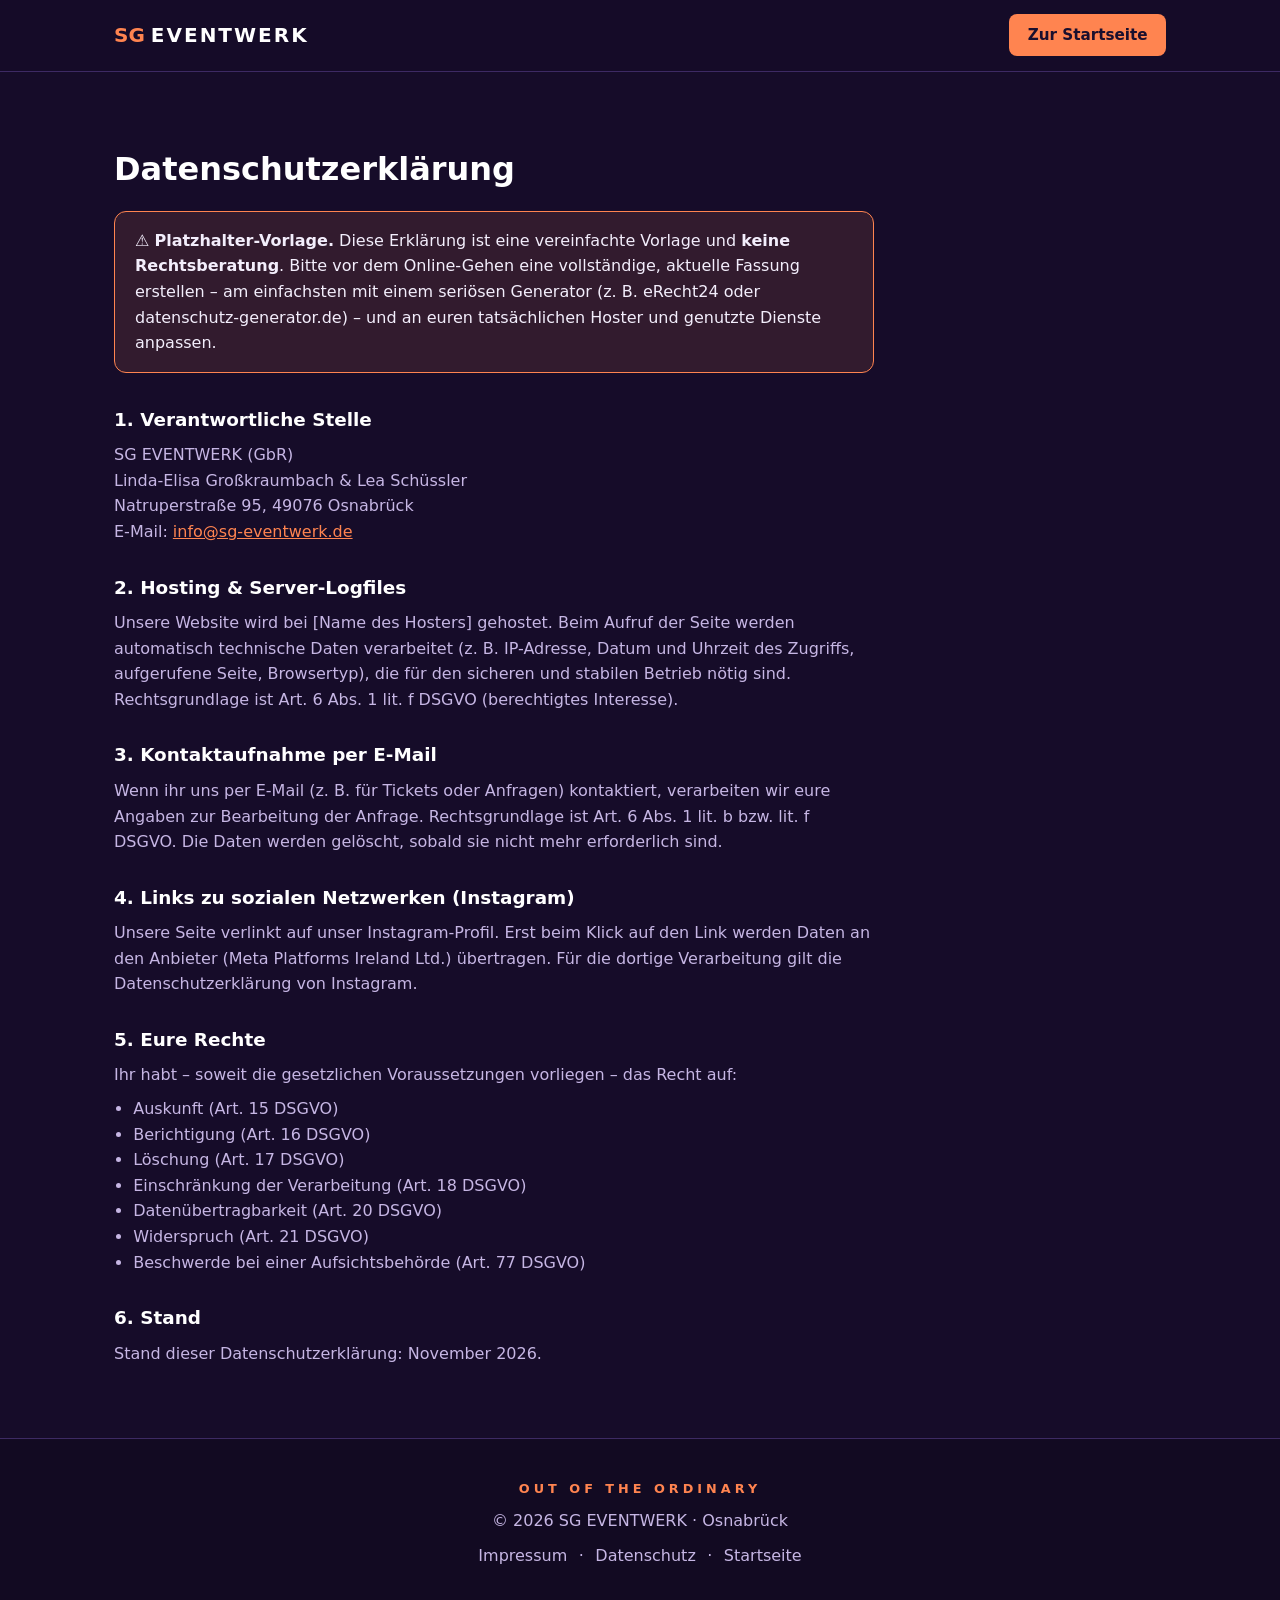
==== datenschutz.html @ 4a036166 "Add files via upload" ====
<!DOCTYPE html>
<html lang="de">
<head>
  <meta charset="UTF-8" />
  <meta name="viewport" content="width=device-width, initial-scale=1.0" />
  <meta name="theme-color" content="#160c29" />
  <link rel="icon" href="data:image/svg+xml,%3Csvg%20xmlns='http://www.w3.org/2000/svg'%20viewBox='0%200%2064%2064'%3E%3Crect%20width='64'%20height='64'%20rx='14'%20fill='%23ff6b31'/%3E%3Ctext%20x='32'%20y='45'%20font-family='sans-serif'%20font-size='34'%20font-weight='800'%20text-anchor='middle'%20fill='%23160c29'%3ESG%3C/text%3E%3C/svg%3E" />
  <title>Datenschutzerklärung – SG EVENTWERK</title>
  <meta name="robots" content="noindex" />
  <link rel="stylesheet" href="css/style.css" />
</head>
<body>
  <header class="site-header">
    <div class="container header-inner">
      <a href="index.html" class="logo" aria-label="SG EVENTWERK – zur Startseite">
        <span class="logo-sg">SG</span><span class="logo-ew">EVENTWERK</span>
      </a>
      <a href="index.html" class="button button-sm">Zur Startseite</a>
    </div>
  </header>

  <main>
    <section class="section">
      <div class="container">
        <h2>Datenschutzerklärung</h2>

        <div class="hinweis-box">
          ⚠️ <strong>Platzhalter-Vorlage.</strong> Diese Erklärung ist eine vereinfachte Vorlage und
          <strong>keine Rechtsberatung</strong>. Bitte vor dem Online-Gehen eine vollständige, aktuelle
          Fassung erstellen – am einfachsten mit einem seriösen Generator (z. B. eRecht24 oder
          datenschutz-generator.de) – und an euren tatsächlichen Hoster und genutzte Dienste anpassen.
        </div>

        <div class="rechtstext">
          <h3>1. Verantwortliche Stelle</h3>
          <p>
            SG EVENTWERK (GbR)<br />
            Linda-Elisa Großkraumbach &amp; Lea Schüssler<br />
            Natruperstraße 95, 49076 Osnabrück<br />
            E-Mail: <a href="mailto:info@sg-eventwerk.de">info@sg-eventwerk.de</a>
          </p>

          <h3>2. Hosting &amp; Server-Logfiles</h3>
          <p>
            Unsere Website wird bei [Name des Hosters] gehostet. Beim Aufruf der Seite werden
            automatisch technische Daten verarbeitet (z. B. IP-Adresse, Datum und Uhrzeit des
            Zugriffs, aufgerufene Seite, Browsertyp), die für den sicheren und stabilen Betrieb
            nötig sind. Rechtsgrundlage ist Art. 6 Abs. 1 lit. f DSGVO (berechtigtes Interesse).
          </p>

          <h3>3. Kontaktaufnahme per E-Mail</h3>
          <p>
            Wenn ihr uns per E-Mail (z. B. für Tickets oder Anfragen) kontaktiert, verarbeiten wir
            eure Angaben zur Bearbeitung der Anfrage. Rechtsgrundlage ist Art. 6 Abs. 1 lit. b bzw.
            lit. f DSGVO. Die Daten werden gelöscht, sobald sie nicht mehr erforderlich sind.
          </p>

          <h3>4. Links zu sozialen Netzwerken (Instagram)</h3>
          <p>
            Unsere Seite verlinkt auf unser Instagram-Profil. Erst beim Klick auf den Link werden
            Daten an den Anbieter (Meta Platforms Ireland Ltd.) übertragen. Für die dortige
            Verarbeitung gilt die Datenschutzerklärung von Instagram.
          </p>

          <h3>5. Eure Rechte</h3>
          <p>Ihr habt – soweit die gesetzlichen Voraussetzungen vorliegen – das Recht auf:</p>
          <ul>
            <li>Auskunft (Art. 15 DSGVO)</li>
            <li>Berichtigung (Art. 16 DSGVO)</li>
            <li>Löschung (Art. 17 DSGVO)</li>
            <li>Einschränkung der Verarbeitung (Art. 18 DSGVO)</li>
            <li>Datenübertragbarkeit (Art. 20 DSGVO)</li>
            <li>Widerspruch (Art. 21 DSGVO)</li>
            <li>Beschwerde bei einer Aufsichtsbehörde (Art. 77 DSGVO)</li>
          </ul>

          <h3>6. Stand</h3>
          <p>Stand dieser Datenschutzerklärung: November 2026.</p>
        </div>
      </div>
    </section>
  </main>

  <footer class="site-footer">
    <div class="container">
      <p class="footer-slogan">out of the ordinary</p>
      <p>&copy; <span id="jahr">2026</span> SG EVENTWERK · Osnabrück</p>
      <p class="footer-links">
        <a href="impressum.html">Impressum</a> ·
        <a href="datenschutz.html">Datenschutz</a> ·
        <a href="index.html">Startseite</a>
      </p>
    </div>
  </footer>
  <script>document.getElementById('jahr').textContent = new Date().getFullYear();</script>
</body>
</html>
---- css/style.css ----
/*
  style.css – Aussehen von SG EVENTWERK.
  Dunkles Design (Lila) mit Peach/Orange-Akzent und Partybild im Hero.
*/

/* --- 1. Farben zentral --- */
:root {
  --bg:            #160c29;  /* sehr dunkles Lila – Hintergrund */
  --bg-alt:        #211338;  /* etwas heller – abgesetzte Bereiche */
  --flaeche:       #2a1947;  /* Karten/Flächen */
  --rand:          #3d2a63;  /* Rahmen */
  --text:          #f3eefc;  /* heller Haupttext */
  --text-leise:    #c6b6e4;  /* gedämpfter heller Text */
  --akzent:        #ff8450;  /* Peach / Orange */
  --akzent-hover:  #ff6b31;
  --breite-max:    1100px;
}

/* --- 2. Reset & Grundlagen --- */
* { margin: 0; padding: 0; box-sizing: border-box; }

html { scroll-behavior: smooth; } /* sanftes Scrollen zu den Abschnitten */

body {
  font-family: system-ui, -apple-system, "Segoe UI", Roboto, sans-serif;
  background: var(--bg);
  color: var(--text);
  line-height: 1.6;
}

.container {
  max-width: var(--breite-max);
  margin: 0 auto;
  padding: 0 1.5rem;
}

/* --- 3. Kopfbereich / Navigation --- */
.site-header {
  background: rgba(22, 12, 41, 0.80);
  backdrop-filter: blur(8px);
  border-bottom: 1px solid var(--rand);
  position: sticky;
  top: 0;
  z-index: 10;
  transition: padding 0.25s ease, background 0.25s ease;
}
.header-inner {
  display: flex;
  align-items: center;
  justify-content: space-between;
  padding-top: 0.9rem;
  padding-bottom: 0.9rem;
}
.logo { display: inline-flex; align-items: center; text-decoration: none; }
.logo-svg {
  height: 38px;
  width: auto;
  display: block;
}
/* Kopfzeile wird beim Scrollen etwas kompakter/dunkler: */
.site-header.scrolled { background: rgba(18, 10, 34, 0.95); }
.site-header.scrolled .header-inner { padding-top: 0.6rem; padding-bottom: 0.6rem; }

.main-nav a {
  color: var(--text-leise);
  text-decoration: none;
  margin-left: 1.5rem;
  transition: color 0.2s ease;
}
.main-nav a:hover { color: var(--akzent); }
.menu-toggle {
  display: none;
  background: none; border: none;
  color: var(--text); font-size: 1.5rem; cursor: pointer;
}

/* --- 4. Hero mit Partybild --- */
.hero {
  position: relative;
  /* dunkler Verlauf ÜBER dem Foto, damit der Text lesbar bleibt: */
  background:
    linear-gradient(180deg, rgba(22,12,41,0.72) 0%, rgba(22,12,41,0.78) 55%, var(--bg) 100%),
    url("../bilder/party-hero.jpg") center / cover no-repeat;
  color: var(--text);
  padding: 8rem 0;
  text-align: center;
}
.hero-inner { position: relative; z-index: 1; }
.hero-kicker {
  text-transform: uppercase;
  letter-spacing: 5px;
  font-size: 0.85rem;
  font-weight: 700;
  color: var(--akzent);
  margin-bottom: 1rem;
}
.hero h1 {
  font-size: 2.9rem;
  color: #fff;
  margin-bottom: 1rem;
  text-shadow: 0 2px 20px rgba(0,0,0,0.5);
}
.hero-text {
  max-width: 620px;
  margin: 0 auto 2rem;
  font-size: 1.15rem;
  color: #eadff7;
}

/* --- 5. Knopf --- */
.button {
  display: inline-block;
  background: var(--akzent);
  color: #1a0f2e;
  padding: 0.9rem 1.9rem;
  border-radius: 8px;
  text-decoration: none;
  font-weight: 700;
  box-shadow: 0 8px 24px rgba(255, 132, 80, 0.35);
  transition: background 0.2s ease, transform 0.2s ease;
}
.button:hover { background: var(--akzent-hover); transform: translateY(-2px); }

/* --- 6. Abschnitte --- */
.section { padding: 4.5rem 0; }
.section-alt { background: var(--bg-alt); }
.section h2 { font-size: 2rem; color: #fff; margin-bottom: 1rem; }
.intro { color: var(--text-leise); max-width: 700px; }

/* --- 7. "Wer wir sind": zwei Personen-Kästchen --- */
.personen {
  display: grid;
  grid-template-columns: 1fr 1fr;
  gap: 1.75rem;
  margin-top: 2rem;
}
.person {
  background: var(--flaeche);
  border: 1px solid var(--rand);
  border-radius: 16px;
  padding: 1.5rem;
  text-align: center;
  transition: transform 0.25s ease, border-color 0.25s ease;
}
.person:hover { transform: translateY(-5px); border-color: var(--akzent); }
/* Foto-Rahmen: freigestellte Person auf sanftem Verlauf, unten abgerundet */
.person-rahmen {
  width: 210px;
  aspect-ratio: 5 / 6;
  margin: 0 auto 1rem;
  border-radius: 18px 18px 95px 95px; /* oben leicht, unten stark abgerundet */
  overflow: hidden;
  background: linear-gradient(160deg, #3a2366 0%, #241038 100%);
  border: 1px solid var(--rand);
  display: flex;
  align-items: flex-end;
  justify-content: center;
}
.person-cut2 {
  width: 100%;
  height: 100%;
  object-fit: contain;          /* ganzes Bild sichtbar – nichts wird abgeschnitten */
  object-position: bottom center;
  display: block;
}
.person-name { color: #fff; font-size: 1.25rem; margin-bottom: 0.2rem; }
.person-rolle { color: var(--akzent); font-weight: 600; margin-bottom: 0.6rem; }
.person-text { color: var(--text-leise); margin: 0; }
/* Zusatztext, der beim Drüberfahren (Hover) aufklappt */
.person-mehr {
  color: var(--text-leise);
  max-height: 0;
  opacity: 0;
  overflow: hidden;
  margin-top: 0;
  transition: max-height 0.35s ease, opacity 0.35s ease, margin-top 0.35s ease;
}
.person:hover .person-mehr,
.person:focus-within .person-mehr {
  max-height: 260px;
  opacity: 1;
  margin-top: 0.6rem;
}
/* Auf Touch-Geräten (kein Hover) immer anzeigen: */
@media (hover: none) {
  .person-mehr { max-height: 260px; opacity: 1; margin-top: 0.6rem; }
}

/* --- 8. Leistungs-Karten --- */
.cards {
  display: grid;
  grid-template-columns: repeat(auto-fit, minmax(240px, 1fr));
  gap: 1.5rem;
  margin-top: 2rem;
}
.card {
  background: var(--flaeche);
  border: 1px solid var(--rand);
  border-radius: 12px;
  padding: 1.75rem;
  transition: transform 0.25s ease, border-color 0.25s ease;
}
.card:hover { transform: translateY(-5px); border-color: var(--akzent); }
.card h3 { margin-bottom: 0.5rem; color: var(--akzent); }
.card p { color: var(--text-leise); }

/* --- Kontakt --- */
.kontakt-liste {
  display: grid;
  grid-template-columns: repeat(auto-fit, minmax(240px, 1fr));
  gap: 1rem;
  margin-top: 1.5rem;
}
.kontakt-item {
  display: flex;
  flex-direction: column;
  gap: 0.25rem;
  padding: 1.1rem 1.25rem;
  background: var(--flaeche);
  border: 1px solid var(--rand);
  border-radius: 12px;
  text-decoration: none;
  transition: transform 0.25s ease, border-color 0.25s ease;
}
.kontakt-item:hover {
  transform: translateY(-4px);
  border-color: var(--akzent);
}
.kontakt-label {
  color: var(--akzent);
  font-weight: 700;
  font-size: 0.9rem;
}
.kontakt-wert {
  color: var(--text);
  font-size: 1.05rem;
  word-break: break-word;
}
.kontakt-ort {
  color: var(--text-leise);
  margin-top: 1.25rem;
}

/* --- 9. Galerie / Eindrücke --- */
.galerie {
  display: grid;
  grid-template-columns: repeat(auto-fit, minmax(200px, 1fr));
  gap: 1rem;
  margin-top: 2rem;
}
.foto-platzhalter {
  aspect-ratio: 4 / 3;
  border-radius: 12px;
  border: 1px dashed var(--rand);
  background: linear-gradient(135deg, #241440, #2e1a52);
  display: flex;
  align-items: center;
  justify-content: center;
  text-align: center;
  color: var(--text-leise);
  font-size: 0.9rem;
  line-height: 1.8;
}

/* --- 10. Fußbereich --- */
.site-footer {
  background: #120a22;
  color: var(--text-leise);
  text-align: center;
  padding: 2.5rem 0;
  border-top: 1px solid var(--rand);
}
.footer-slogan {
  color: var(--akzent);
  text-transform: uppercase;
  letter-spacing: 4px;
  font-size: 0.8rem;
  font-weight: 700;
  margin-bottom: 0.5rem;
}

/* --- Text-Logo (z. B. auf der Event-Seite) --- */
.logo-sg { color: var(--akzent); font-weight: 900; font-size: 1.25rem; }
.logo-ew { color: #fff; font-weight: 700; font-size: 1.25rem; letter-spacing: 2px; margin-left: 6px; }

/* --- Event-Teaser auf der Startseite --- */
.event-teaser {
  display: flex;
  align-items: center;
  gap: 1.25rem;
  margin-top: 1.5rem;
  padding: 1.5rem 1.75rem;
  border-radius: 16px;
  text-decoration: none;
  background: radial-gradient(circle at 12% 20%, rgba(255, 107, 49, 0.28), transparent 60%), var(--flaeche);
  border: 1px solid var(--rand);
  transition: transform 0.25s ease, border-color 0.25s ease;
}
.event-teaser:hover { transform: translateY(-4px); border-color: var(--akzent); }
.event-emoji { font-size: 2.6rem; line-height: 1; }
.event-info { display: flex; flex-direction: column; gap: 0.3rem; }
.event-titel { font-size: 1.4rem; font-weight: 800; color: #fff; }
.event-sub { color: var(--text-leise); }
.event-cta { color: var(--akzent); font-weight: 700; margin-top: 0.25rem; }

/* Event mit Plakat (klickbar) */
.event-layout {
  display: grid;
  grid-template-columns: 320px 1fr;
  gap: 2rem;
  align-items: center;
  margin-top: 1.5rem;
}
.event-plakat {
  display: block;
  border-radius: 14px;
  overflow: hidden;
  border: 1px solid var(--rand);
  transition: transform 0.25s ease, border-color 0.25s ease;
}
.event-plakat:hover { transform: translateY(-5px); border-color: var(--akzent); }
.event-plakat img { display: block; width: 100%; height: auto; }
.event-info2 h3 { color: #fff; font-size: 1.6rem; margin-bottom: 0.5rem; }
.event-info2 p { color: var(--text-leise); margin-bottom: 0.9rem; }
.event-meta { color: var(--text) !important; font-weight: 600; }
@media (max-width: 768px) {
  .event-layout { grid-template-columns: 1fr; }
  .event-plakat { max-width: 340px; margin: 0 auto; }
}

/* --- Event-Seite "Glühmeister" --- */
.event-hero {
  background:
    radial-gradient(circle at 18% 12%, rgba(255, 107, 49, 0.40), transparent 46%),
    radial-gradient(circle at 85% 18%, rgba(123, 47, 247, 0.40), transparent 46%),
    var(--bg);
}
.button-sm { padding: 0.55rem 1.15rem; font-size: 0.95rem; box-shadow: none; }

/* Sekundärer Button (Umriss) */
.button-sek {
  background: transparent;
  color: var(--text);
  border: 1px solid var(--rand);
  box-shadow: none;
  margin-left: 0.6rem;
}
.button-sek:hover { background: transparent; border-color: var(--akzent); }

/* Aufklappbare Event-Beschreibung */
.konzept-panel {
  max-height: 0;
  opacity: 0;
  overflow: hidden;
  padding-top: 0;
  padding-bottom: 0;
  transition: max-height 0.55s ease, opacity 0.45s ease, padding 0.4s ease;
}
.konzept-panel.offen {
  max-height: 1800px;
  opacity: 1;
  padding-top: 4.5rem;
  padding-bottom: 4.5rem;
}
.konzept-intro { color: var(--text-leise); max-width: 720px; }
.schritt-nr { color: var(--akzent); font-weight: 800; }
.app-hinweis {
  margin-top: 1.75rem;
  display: inline-flex;
  align-items: center;
  gap: 0.55rem;
  background: var(--flaeche);
  border: 1px solid var(--rand);
  border-radius: 999px;
  padding: 0.6rem 1.15rem;
  color: var(--text-leise);
  font-weight: 600;
}

.stempelkarte { display: flex; flex-wrap: wrap; gap: 1rem; margin-top: 1.5rem; }
.stempel {
  width: 70px; height: 70px;
  border-radius: 50%;
  border: 2px dashed var(--rand);
  background: var(--flaeche);
  display: flex; align-items: center; justify-content: center;
  font-size: 1.8rem; cursor: pointer; user-select: none;
  transition: transform 0.15s ease, background 0.2s ease, border-color 0.2s ease;
}
.stempel.voll {
  background: radial-gradient(circle at 35% 30%, #ffa770, #ff6b31);
  border-color: transparent; border-style: solid;
}
.stempel:hover { transform: scale(1.06); }
.score { margin-top: 1.25rem; font-size: 1.3rem; font-weight: 800; color: var(--akzent); }
.score.gewonnen { color: #fff; }

.ticket-box {
  max-width: 460px;
  margin-top: 1.5rem;
  background: var(--flaeche);
  border: 1px solid var(--rand);
  border-radius: 16px;
  padding: 2rem;
  text-align: center;
}
.ticket-preis { font-size: 2.6rem; font-weight: 900; color: #fff; }
.ticket-preis small { font-size: 1rem; color: var(--text-leise); font-weight: 600; }
.ticket-liste { list-style: none; margin: 1.25rem 0; padding: 0; display: inline-block; text-align: left; }
.ticket-liste li { color: var(--text-leise); margin: 0.4rem 0; }
.ticket-liste li::before { content: "✓ "; color: var(--akzent); font-weight: 800; }
.ticket-termin { color: var(--text-leise); margin-top: 1rem; }

/* --- Rechtsseiten (Impressum / Datenschutz) --- */
.rechtstext { max-width: 760px; }
.rechtstext h3 { color: #fff; margin: 1.75rem 0 0.5rem; font-size: 1.15rem; }
.rechtstext p, .rechtstext li { color: var(--text-leise); }
.rechtstext ul { margin: 0.5rem 0 0.5rem 1.2rem; }
.rechtstext a { color: var(--akzent); }
.hinweis-box {
  background: rgba(255, 132, 80, 0.12);
  border: 1px solid var(--akzent);
  border-radius: 12px;
  padding: 1rem 1.25rem;
  color: var(--text);
  margin-bottom: 2rem;
  max-width: 760px;
}
.footer-links { margin-top: 0.6rem; }
.footer-links a { color: var(--text-leise); text-decoration: none; margin: 0 0.4rem; }
.footer-links a:hover { color: var(--akzent); }

/* --- 11. Einblend-Animation beim Scrollen --- */
/* Nur wenn JavaScript aktiv ist (Klasse "js" am <html>), verstecken wir
   die Abschnitte zunächst – so bleibt ohne JS alles sichtbar. */
.js .reveal {
  opacity: 0;
  transform: translateY(24px);
  transition: opacity 0.6s ease, transform 0.6s ease;
}
.js .reveal.is-visible {
  opacity: 1;
  transform: translateY(0);
}

/* --- 12. Responsive (Handy) --- */
@media (max-width: 768px) {
  .menu-toggle { display: block; }
  .main-nav {
    display: none;
    width: 100%;
    flex-direction: column;
    margin-top: 1rem;
  }
  .main-nav.open { display: flex; }
  .main-nav a { margin: 0.5rem 0; }
  .header-inner { flex-wrap: wrap; }
  .hero { padding: 6rem 0; }
  .hero h1 { font-size: 2rem; }
  .cards { grid-template-columns: 1fr; }
  .personen { grid-template-columns: 1fr; }
}
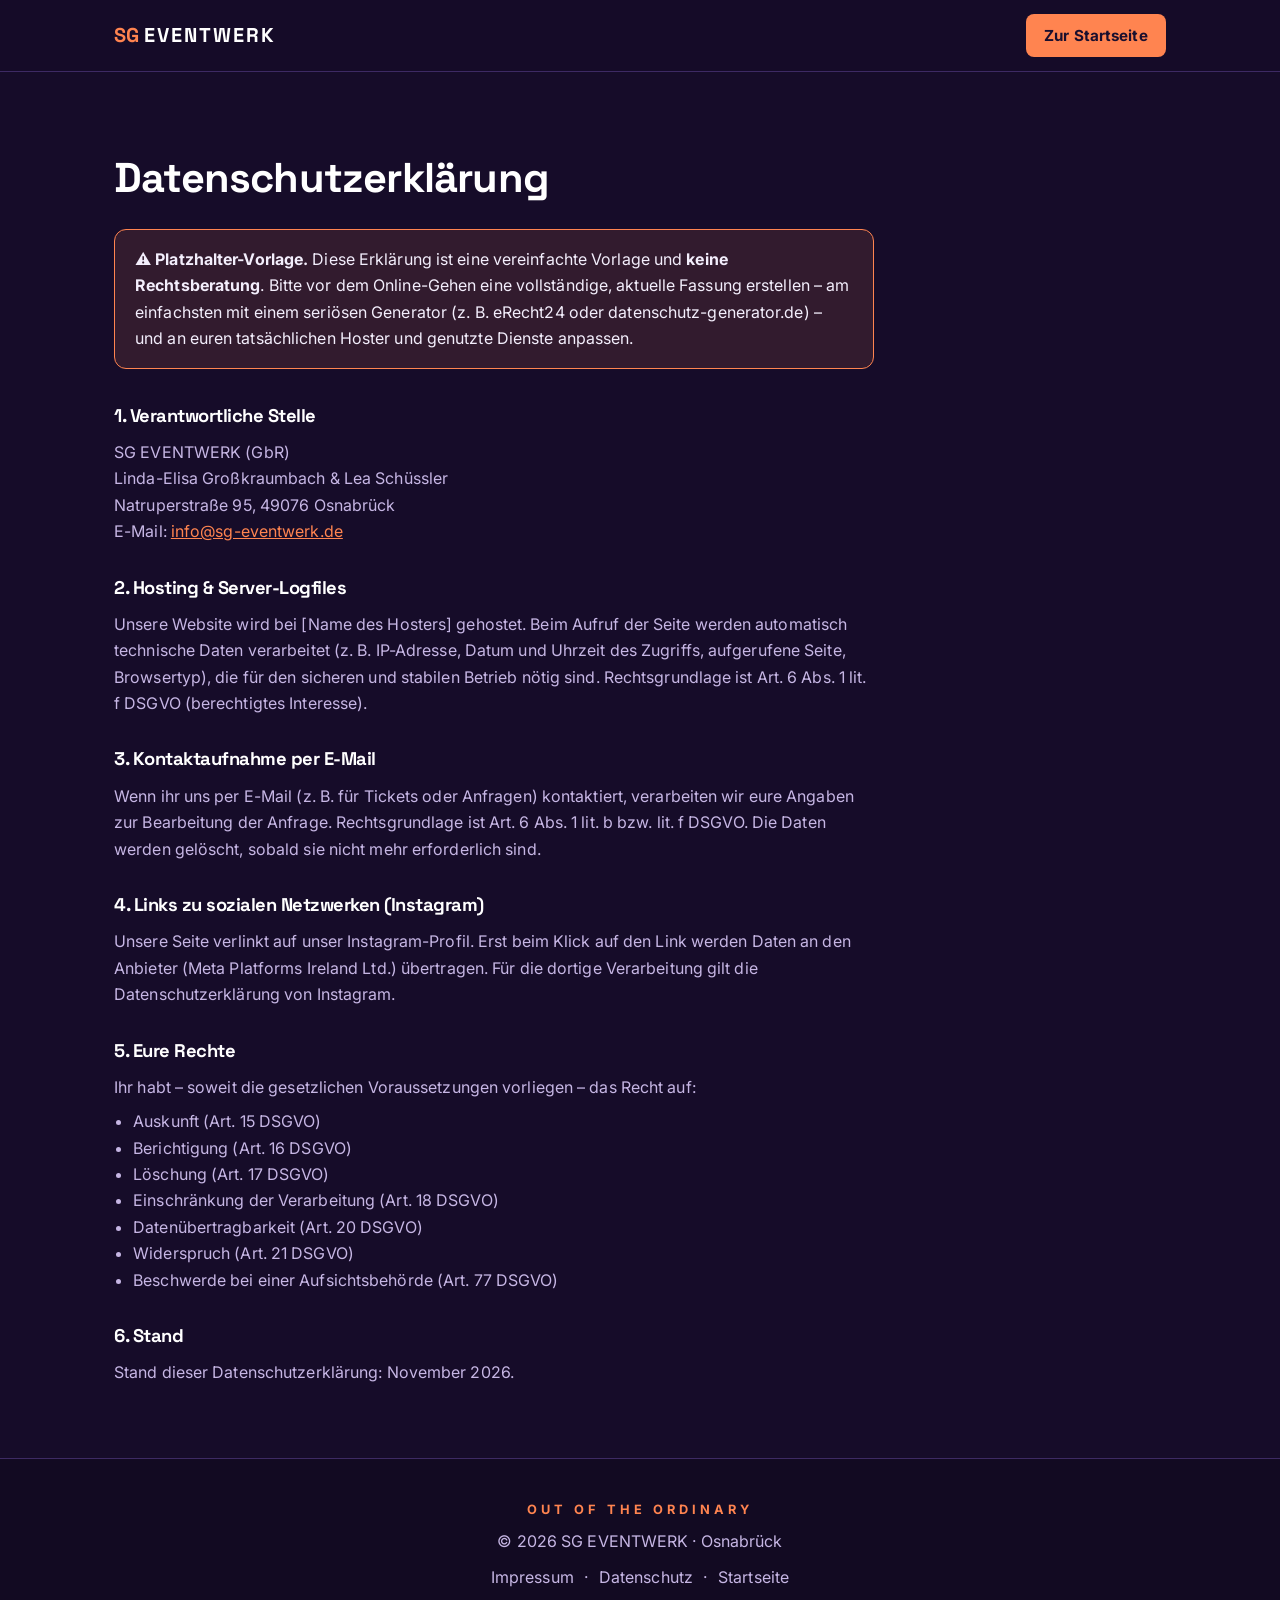
==== commit 2a089361: "Add files via upload" ====
--- a/datenschutz.html
+++ b/datenschutz.html
@@ -7,6 +7,9 @@
   <link rel="icon" href="data:image/svg+xml,%3Csvg%20xmlns='http://www.w3.org/2000/svg'%20viewBox='0%200%2064%2064'%3E%3Crect%20width='64'%20height='64'%20rx='14'%20fill='%23ff6b31'/%3E%3Ctext%20x='32'%20y='45'%20font-family='sans-serif'%20font-size='34'%20font-weight='800'%20text-anchor='middle'%20fill='%23160c29'%3ESG%3C/text%3E%3C/svg%3E" />
   <title>Datenschutzerklärung – SG EVENTWERK</title>
   <meta name="robots" content="noindex" />
+  <link rel="preconnect" href="https://fonts.googleapis.com" />
+  <link rel="preconnect" href="https://fonts.gstatic.com" crossorigin />
+  <link href="https://fonts.googleapis.com/css2?family=Inter:wght@400;500;600;700&family=Space+Grotesk:wght@500;600;700&display=swap" rel="stylesheet" />
   <link rel="stylesheet" href="css/style.css" />
 </head>
 <body>
--- a/css/style.css
+++ b/css/style.css
@@ -14,6 +14,8 @@
   --akzent:        #ff8450;  /* Peach / Orange */
   --akzent-hover:  #ff6b31;
   --breite-max:    1100px;
+  --font-head: "Space Grotesk", system-ui, sans-serif;
+  --font-body: "Inter", system-ui, -apple-system, "Segoe UI", Roboto, sans-serif;
 }
 
 /* --- 2. Reset & Grundlagen --- */
@@ -22,11 +24,14 @@
 html { scroll-behavior: smooth; } /* sanftes Scrollen zu den Abschnitten */
 
 body {
-  font-family: system-ui, -apple-system, "Segoe UI", Roboto, sans-serif;
+  font-family: var(--font-body);
   background: var(--bg);
   color: var(--text);
-  line-height: 1.6;
-}
+  line-height: 1.65;
+  letter-spacing: 0.1px;
+  -webkit-font-smoothing: antialiased;
+}
+h1, h2, h3, .logo-sg, .logo-ew { font-family: var(--font-head); letter-spacing: -0.5px; }
 
 .container {
   max-width: var(--breite-max);
@@ -82,7 +87,7 @@
     linear-gradient(180deg, rgba(22,12,41,0.72) 0%, rgba(22,12,41,0.78) 55%, var(--bg) 100%),
     url("../bilder/party-hero.jpg") center / cover no-repeat;
   color: var(--text);
-  padding: 8rem 0;
+  padding: clamp(6.5rem, 12vw, 11rem) 0;
   text-align: center;
 }
 .hero-inner { position: relative; z-index: 1; }
@@ -95,10 +100,12 @@
   margin-bottom: 1rem;
 }
 .hero h1 {
-  font-size: 2.9rem;
+  font-size: clamp(2.4rem, 5.5vw, 4rem);
+  line-height: 1.05;
+  letter-spacing: -1.5px;
   color: #fff;
-  margin-bottom: 1rem;
-  text-shadow: 0 2px 20px rgba(0,0,0,0.5);
+  margin-bottom: 1.1rem;
+  text-shadow: 0 2px 30px rgba(0,0,0,0.55);
 }
 .hero-text {
   max-width: 620px;
@@ -124,7 +131,7 @@
 /* --- 6. Abschnitte --- */
 .section { padding: 4.5rem 0; }
 .section-alt { background: var(--bg-alt); }
-.section h2 { font-size: 2rem; color: #fff; margin-bottom: 1rem; }
+.section h2 { font-size: clamp(1.8rem, 3.5vw, 2.6rem); color: #fff; margin-bottom: 1rem; letter-spacing: -0.8px; }
 .intro { color: var(--text-leise); max-width: 700px; }
 
 /* --- 7. "Wer wir sind": zwei Personen-Kästchen --- */
@@ -194,13 +201,45 @@
   margin-top: 2rem;
 }
 .card {
-  background: var(--flaeche);
-  border: 1px solid var(--rand);
-  border-radius: 12px;
-  padding: 1.75rem;
-  transition: transform 0.25s ease, border-color 0.25s ease;
-}
-.card:hover { transform: translateY(-5px); border-color: var(--akzent); }
+  position: relative;
+  overflow: hidden;
+  background: linear-gradient(160deg, #2f1a56 0%, #231340 100%);
+  border: 1px solid var(--rand);
+  border-radius: 16px;
+  padding: 1.85rem;
+  transition: transform 0.25s ease, border-color 0.25s ease, box-shadow 0.25s ease;
+}
+.card::before {
+  content: "";
+  position: absolute;
+  top: -45px;
+  right: -45px;
+  width: 130px;
+  height: 130px;
+  border-radius: 50%;
+  background: radial-gradient(circle, rgba(255, 132, 80, 0.28), transparent 70%);
+  opacity: 0.8;
+  transition: opacity 0.25s ease, transform 0.25s ease;
+}
+.card > * { position: relative; z-index: 1; }
+.card:hover {
+  transform: translateY(-6px);
+  border-color: var(--akzent);
+  box-shadow: 0 18px 40px rgba(0, 0, 0, 0.35), 0 0 0 1px rgba(255, 132, 80, 0.25);
+}
+.card:hover::before { opacity: 1; transform: scale(1.25); }
+.card-icon {
+  width: 54px;
+  height: 54px;
+  border-radius: 14px;
+  display: flex;
+  align-items: center;
+  justify-content: center;
+  font-size: 1.7rem;
+  margin-bottom: 1rem;
+  background: radial-gradient(circle at 35% 30%, #ffa770, #ff6b31);
+  box-shadow: 0 8px 20px rgba(255, 107, 49, 0.3);
+}
 .card h3 { margin-bottom: 0.5rem; color: var(--akzent); }
 .card p { color: var(--text-leise); }
 
@@ -241,7 +280,133 @@
   margin-top: 1.25rem;
 }
 
+/* --- Leistungen als Ordner (mit auffliegenden Chips) --- */
+.folder { position: relative; padding-top: 24px; }
+.folder-front {
+  position: relative;
+  z-index: 2;
+  background: linear-gradient(160deg, #2f1a56 0%, #231340 100%);
+  border: 1px solid var(--rand);
+  border-radius: 4px 16px 16px 16px;
+  padding: 1.5rem 1.5rem 1.7rem;
+  box-shadow: 0 12px 30px rgba(0, 0, 0, 0.3);
+  transition: transform 0.25s ease, border-color 0.25s ease, box-shadow 0.25s ease;
+}
+.folder-front::before {
+  content: "";
+  position: absolute;
+  top: -13px;
+  left: 0;
+  width: 44%;
+  height: 15px;
+  background: linear-gradient(160deg, #2f1a56, #231340);
+  border: 1px solid var(--rand);
+  border-bottom: none;
+  border-radius: 10px 12px 0 0;
+}
+.folder-title { color: #fff; font-size: 1.2rem; margin-bottom: 0.45rem; }
+.folder-front p { color: var(--text-leise); margin: 0; }
+.folder-chips {
+  position: absolute;
+  top: 6px;
+  left: 50%;
+  transform: translateX(-50%);
+  z-index: 1;
+  display: flex;
+  gap: 0.45rem;
+  pointer-events: none;
+}
+.chip {
+  background: radial-gradient(circle at 35% 30%, #ffa770, #ff6b31);
+  color: #2a1030;
+  font-weight: 700;
+  font-size: 0.72rem;
+  padding: 0.3rem 0.65rem;
+  border-radius: 999px;
+  box-shadow: 0 6px 16px rgba(255, 107, 49, 0.35);
+  opacity: 0;
+  transform: translateY(20px);
+  transition: transform 0.4s cubic-bezier(0.2, 0.8, 0.2, 1), opacity 0.3s ease;
+}
+.folder:hover .folder-front {
+  transform: translateY(-4px);
+  border-color: var(--akzent);
+  box-shadow: 0 20px 44px rgba(0, 0, 0, 0.4), 0 0 0 1px rgba(255, 132, 80, 0.25);
+}
+.folder:hover .chip { opacity: 1; }
+.folder:hover .chip:nth-child(1) { transform: translateY(-14px) rotate(-7deg); }
+.folder:hover .chip:nth-child(2) { transform: translateY(-22px); transition-delay: 0.06s; }
+.folder:hover .chip:nth-child(3) { transform: translateY(-14px) rotate(7deg); transition-delay: 0.12s; }
+
+/* --- Kontakt als Tickets --- */
+.ticket {
+  position: relative;
+  display: flex;
+  align-items: stretch;
+  background: var(--flaeche);
+  border: 1px solid var(--rand);
+  border-radius: 14px;
+  text-decoration: none;
+  transition: transform 0.25s ease, box-shadow 0.25s ease, border-color 0.25s ease;
+}
+.ticket-stub {
+  flex: 0 0 44px;
+  border-radius: 14px 0 0 14px;
+  background: radial-gradient(circle at 40% 30%, #ffa770, #ff6b31);
+  color: #2a1030;
+  display: flex;
+  align-items: center;
+  justify-content: center;
+  writing-mode: vertical-rl;
+  text-orientation: mixed;
+  text-transform: uppercase;
+  letter-spacing: 3px;
+  font-weight: 800;
+  font-size: 0.7rem;
+}
+.ticket-main {
+  display: flex;
+  flex-direction: column;
+  gap: 0.2rem;
+  padding: 1.1rem 1.3rem;
+  border-left: 2px dashed var(--rand);
+}
+.ticket-name { color: #fff; font-family: var(--font-head); font-weight: 700; font-size: 1.15rem; }
+.ticket-value { color: var(--text-leise); word-break: break-word; }
+.ticket::before, .ticket::after {
+  content: "";
+  position: absolute;
+  left: 36px;
+  width: 16px;
+  height: 16px;
+  border-radius: 50%;
+  background: var(--bg-alt);
+}
+.ticket::before { top: -9px; }
+.ticket::after { bottom: -9px; }
+.ticket:hover {
+  transform: translateY(-5px) rotate(-0.6deg);
+  border-color: var(--akzent);
+  box-shadow: 0 16px 34px rgba(0, 0, 0, 0.35);
+}
+
+/* --- Echtes Galerie-Foto --- */
+.galerie-foto {
+  width: 100%;
+  aspect-ratio: 4 / 3;
+  object-fit: cover;
+  border-radius: 12px;
+  border: 1px solid var(--rand);
+  display: block;
+}
+
 /* --- 9. Galerie / Eindrücke --- */
+#eindruecke {
+  position: relative;
+  background:
+    linear-gradient(rgba(22, 12, 41, 0.90), rgba(22, 12, 41, 0.94)),
+    url("../bilder/eindruck-1.jpg") center / cover no-repeat;
+}
 .galerie {
   display: grid;
   grid-template-columns: repeat(auto-fit, minmax(200px, 1fr));
@@ -429,6 +594,44 @@
 .footer-links { margin-top: 0.6rem; }
 .footer-links a { color: var(--text-leise); text-decoration: none; margin: 0 0.4rem; }
 .footer-links a:hover { color: var(--akzent); }
+
+/* --- Logo-Reveal Intro (beim Laden) --- */
+#intro {
+  position: fixed;
+  inset: 0;
+  z-index: 9999;
+  display: flex;
+  align-items: center;
+  justify-content: center;
+  background: radial-gradient(circle at 50% 42%, #33205e 0%, #160c29 70%);
+  animation: introOut 0.7s ease 3.5s forwards;
+}
+.intro-skip #intro { display: none !important; }
+.intro-logo-svg {
+  width: min(78vw, 520px);
+  height: auto;
+  overflow: visible;
+  filter: drop-shadow(0 14px 55px rgba(255, 107, 49, 0.3));
+}
+/* Orange Striche zeichnen sich selbst, dann füllen sie sich */
+.rl-sg {
+  fill: #f5842f;
+  fill-opacity: 0;
+  stroke: #f5842f;
+  stroke-width: 7;
+  stroke-linejoin: round;
+  stroke-linecap: round;
+  stroke-dasharray: 1;
+  stroke-dashoffset: 1;
+  animation: rlDraw 1.7s ease 0.2s forwards, rlFill 0.5s ease 1.75s forwards;
+}
+.rl-ew { opacity: 0; animation: rlFade 0.6s ease 2.0s forwards; }
+.rl-slogan { opacity: 0; animation: rlFade 0.6s ease 2.35s forwards; }
+@keyframes rlDraw { to { stroke-dashoffset: 0; } }
+@keyframes rlFill { to { fill-opacity: 1; } }
+@keyframes rlFade { to { opacity: 1; } }
+@keyframes introOut { to { opacity: 0; visibility: hidden; } }
+@media (prefers-reduced-motion: reduce) { #intro { display: none !important; } }
 
 /* --- 11. Einblend-Animation beim Scrollen --- */
 /* Nur wenn JavaScript aktiv ist (Klasse "js" am <html>), verstecken wir
